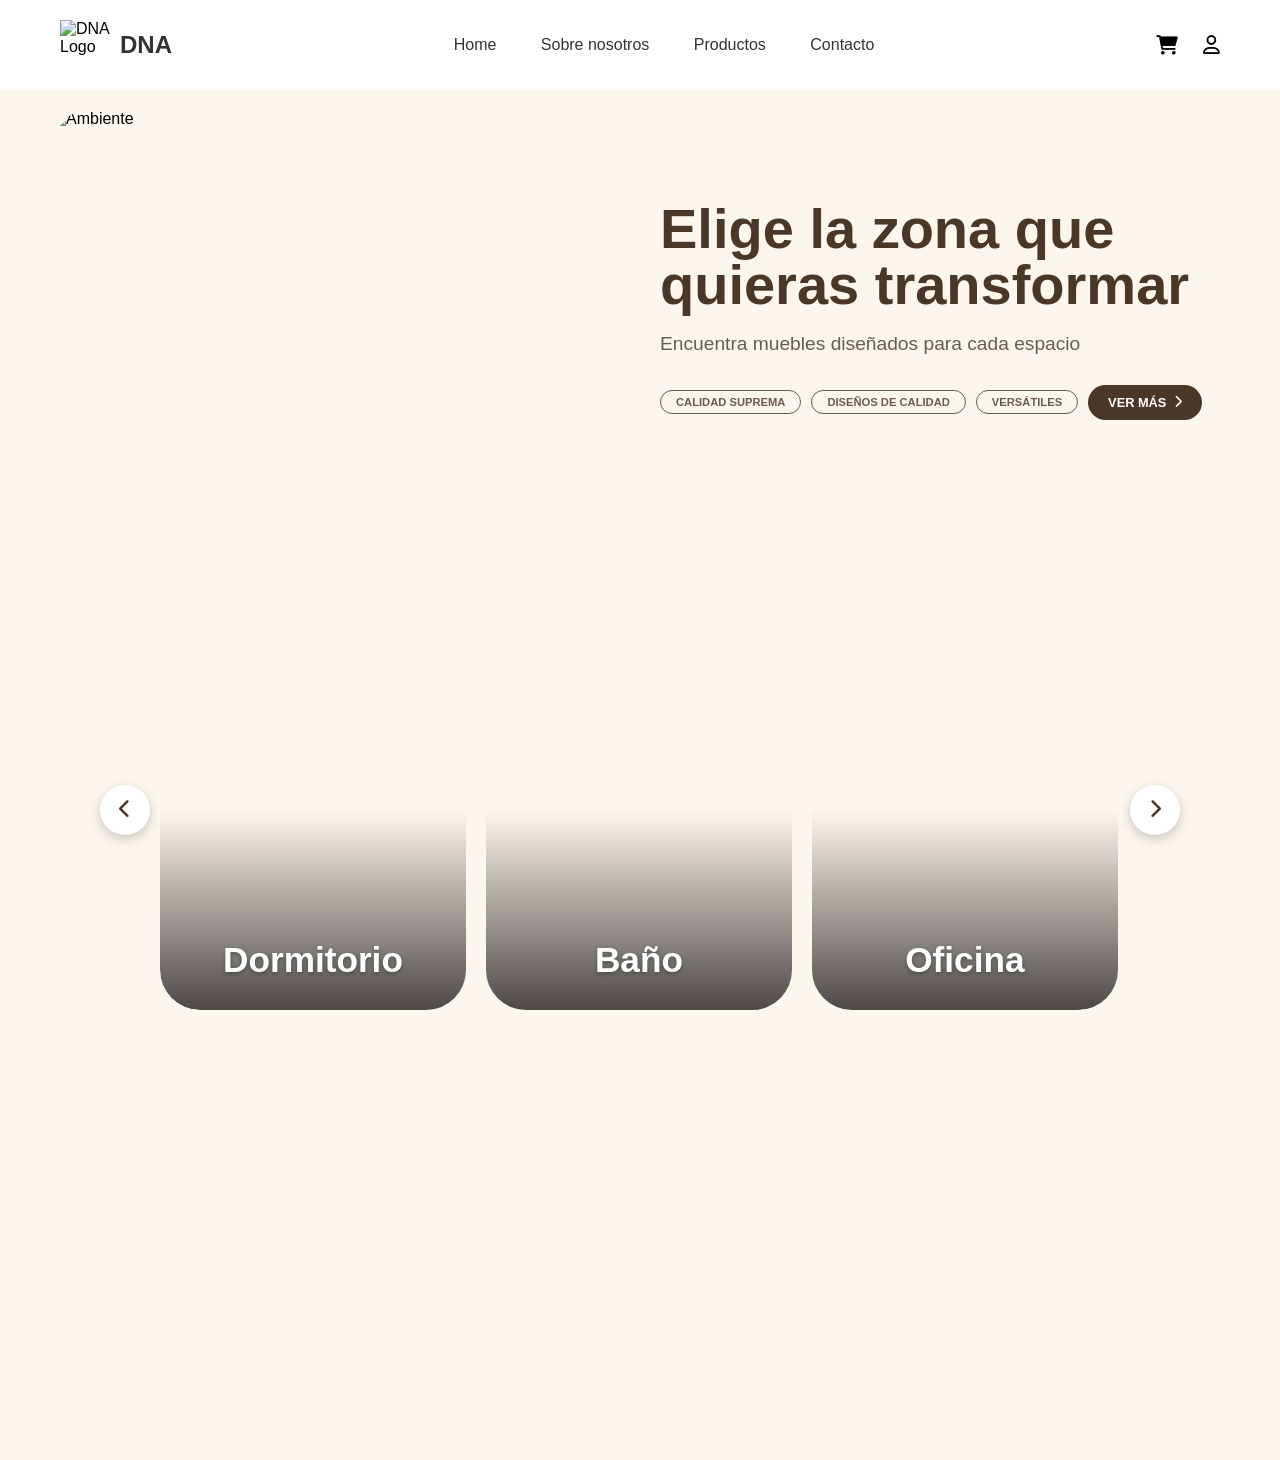
==== home.html @ 0bc0b0dc "Add files via upload" ====
<!DOCTYPE html>
<html lang="es">
<head>
    <meta charset="UTF-8">
    <meta name="viewport" content="width=device-width, initial-scale=1.0">
    <title>DNA - Home</title>
    <link rel="stylesheet" href="styles.css">
    <link rel="stylesheet" href="https://cdnjs.cloudflare.com/ajax/libs/font-awesome/6.0.0/css/all.min.css">
</head>
<body>

    <header class="navbar">
    <a href="home.html" class="logo-link">
        <div class="logo-container">
            <div class="logo-circle">
                <img src="img/image-Photoroom.png" alt="DNA Logo" class="logo-image">
            </div>
            <span class="brand-name">DNA</span>
        </div>
    </a>

    <nav class="nav-links">
        <a href="home.html">Home</a>
        <a href="#">Sobre nosotros</a>
        <a href="#">Productos</a>
        <a href="#">Contacto</a>
    </nav>

    <div class="nav-icons">
        <i class="fa-solid fa-cart-shopping"></i>
        <i class="fa-regular fa-user"></i>
    </div>
</header>

    <main class="home-container">
        <section class="selection-banner">
            <div class="banner-image-container">
                <img src="img/Gemini_Generated_Image_kkfc2pkkfc2pkkfc.png" alt="Ambiente" class="banner-img">
            </div>
            <div class="banner-text">
                <h1>Elige la zona que quieras transformar</h1>
                <p>Encuentra muebles diseñados para cada espacio</p>
                <div class="tags">
                    <span>CALIDAD SUPREMA</span>
                    <span>DISEÑOS DE CALIDAD</span>
                    <span>VERSÁTILES</span>
                    <button class="learn-more">VER MÁS <i class="fa-solid fa-chevron-right"></i></button>
                </div>
            </div>
        </section>

        <main class="home-container">
    <section class="categories-section">
        <button class="slider-arrow prev" id="prevBtn"><i class="fa-solid fa-chevron-left"></i></button>
        
        <div class="slider-wrapper">
            <div class="categories-grid" id="sliderGrid">
                <div class="category-card" style="background-image: url(img/unnamed.jpg);">
                    <div class="card-overlay">
                        <h2 class="card-title">Dormitorio</h2>
                    </div>
                </div>
                <div class="category-card" style="background-image: url(img/Gemini_Generated_Image_kkfc2pkkfc2pkkfc\ \(3\).png);">
                    <div class="card-overlay">
                        <h2 class="card-title">Baño</h2>
                    </div>
                </div>
                <div class="category-card" style="background-image: url(img/Gemini_Generated_Image_kkfc2pkkfc2pkkfc\ \(2\).png);">
                    <div class="card-overlay">
                        <h2 class="card-title">Oficina</h2>
                    </div>
                </div>
                <div class="category-card" style="background-image: url(img/descarga\ \(3\).jpg);">
                    <div class="card-overlay">
                        <h2 class="card-title">Salón</h2>
                    </div>
                </div>
                <div class="category-card" style="background-image: url(img/descarga\ \(2\).jpg);">
                    <div class="card-overlay">
                        <h2 class="card-title">Cocina</h2>
                    </div>
                </div>
                <div class="category-card" style="background-image: url(img/luminárias\ artesanais\ lindas.jpg);">
                    <div class="card-overlay">
                        <h2 class="card-title">Iluminación</h2>
                    </div>
                </div>
                <div class="category-card" style="background-image: url(img/descarga\ \(4\).jpg);">
                    <div class="card-overlay">
                        <h2 class="card-title">Decoración</h2>
                    </div>
                </div>
            </div>
        </div>

        <button class="slider-arrow next" id="nextBtn"><i class="fa-solid fa-chevron-right"></i></button>
    </section>
</main>


<script src="script.js"></script>

</body>
</html>
---- styles.css ----
* {
    margin: 0;
    padding: 0;
    box-sizing: border-box;
    font-family: 'Helvetica Neue', Helvetica, Arial, sans-serif;
}

/* Navbar */
.navbar {
    display: flex;
    justify-content: space-between;
    align-items: center;
    padding: 20px 60px;
    background: white;
}

.logo-container {
    display: flex;
    align-items: center;
    gap: 15px;
}

.logo-circle {
    width: 50px;
    height: 50px;
}

.logo-image {
    width: 100%;
    height: 100%;
    object-fit: contain;
}

.brand-name {
    font-size: 24px;
    font-weight: bold;
    color: #333;
}

.nav-links a {
    text-decoration: none;
    color: #333;
    margin: 0 20px;
    font-weight: 500;
}

.nav-icons {
    display: flex;
    gap: 25px;
    font-size: 1.2rem;
}

/* Hero Section */
.hero {
    position: relative;
    height: calc(100vh - 90px);
    background-image: url('img/Gemini_Generated_Image_qi092yqi092yqi09.png'); 
    background-size: cover;
    background-position: center;
    display: flex;
    justify-content: center;
    align-items: center;
    text-align: center;
    color: white;
}

.hero-overlay {
    position: absolute;
    top: 0; left: 0; width: 100%; height: 100%;
    background: rgba(0, 0, 0, 0.2); /* Sutil para que resalte el texto */
}

.hero-content {
    position: relative;
    z-index: 5;
}

.hero-content h1 {
    font-size: 4.5rem;
    font-weight: bold;
    line-height: 1.1;
    margin-bottom: 20px;
}

.hero-content p {
    font-size: 1.2rem;
    margin-bottom: 30px;
}

/* El botón corregido: centrado y con estilo fiel */
.btn-main {
    display: inline-block;
    background-color: #c49a6c; /* Color tierra de la imagen */
    color: white;
    text-decoration: none;
    padding: 15px 40px;
    border-radius: 5px;
    font-weight: bold;
    font-size: 1.1rem;
    transition: 0.3s;
}

.btn-main:hover {
    background-color: #a67c52;
}

/* Navegación del Slider */
.arrow {
    position: absolute;
    top: 50%;
    transform: translateY(-50%);
    background: rgba(255, 255, 255, 0.2);
    border: none;
    color: white;
    width: 60px;
    height: 60px;
    border-radius: 50%;
    cursor: pointer;
    font-size: 1.5rem;
    z-index: 10;
}

.prev { left: 40px; }
.next { right: 40px; }

.slider-dots {
    position: absolute;
    bottom: 40px;
    display: flex;
    gap: 10px;
}

.dot {
    width: 40px;
    height: 4px;
    background: rgba(255, 255, 255, 0.4);
    border-radius: 2px;
}

.dot.active {
    background: white;
}

/* --- ESTILOS PARA LA PÁGINA HOME --- */

.home-container {
    padding: 20px 50px;
    background-color: #fdf6ed; /* Color crema de fondo del diseño */
    min-height: 100vh;
}

/* Banner Superior */
.selection-banner {
    display: flex;
    align-items: center;
    background-color: #fdf6ed;
    border-radius: 40px;
    overflow: hidden;
    margin-bottom: 30px;
}

.banner-image-container {
    flex: 1;
    height: 400px;
    border-radius: 40px;
    overflow: hidden;
    margin-right: 40px;
}

.banner-img {
    width: 100%;
    height: 100%;
    object-fit: cover;
}

.banner-text {
    flex: 1;
}

.banner-text h1 {
    font-size: 3.5rem;
    color: #4a3728;
    line-height: 1;
    margin-bottom: 20px;
}

.banner-text p {
    font-size: 1.2rem;
    color: #6e5a4a;
    margin-bottom: 30px;
}

/* Tags y Botón Learn More */
.tags {
    display: flex;
    gap: 10px;
    align-items: center;
    flex-wrap: wrap;
}

.tags span {
    border: 1px solid #6e5a4a;
    padding: 5px 15px;
    border-radius: 20px;
    font-size: 0.7rem;
    color: #6e5a4a;
    font-weight: bold;
}

.learn-more {
    background-color: #4a3728;
    color: white;
    border: none;
    padding: 10px 20px;
    border-radius: 20px;
    font-size: 0.8rem;
    font-weight: bold;
    cursor: pointer;
    display: flex;
    align-items: center;
    gap: 8px;
}

/* Sección de Cards (Categorías) */
/* Contenedor del Carrusel */
.categories-section {
    position: relative;
    display: flex;
    align-items: center;
    padding: 0 60px;
    margin-top: 50px;
}

.slider-wrapper {
    width: 100%;
    overflow: hidden;
    border-radius: 40px;
}

.categories-grid {
    display: flex;
    gap: 20px;
    transition: transform 0.6s cubic-bezier(0.25, 1, 0.5, 1);
}

/* Tarjeta de Categoría */
.category-card {
    min-width: calc(33.33% - 14px); /* 3 tarjetas visibles */
    height: 400px;
    border-radius: 40px;
    background-size: cover;
    background-position: center;
    position: relative;
    overflow: hidden;
}

/* Overlay con degradado para que el título resalte */
.card-overlay {
    position: absolute;
    bottom: 0;
    width: 100%;
    height: 100%;
    background: linear-gradient(to top, rgba(0, 0, 0, 0.7) 0%, transparent 50%);
    display: flex;
    justify-content: center; /* Centrado horizontal */
    align-items: flex-end;   /* Posicionado abajo */
    padding-bottom: 30px;
}

/* Títulos como en la foto original */
.card-title {
    color: white;
    font-size: 2.2rem;
    font-weight: 600;
    text-shadow: 0 2px 4px rgba(0, 0, 0, 0.3);
}

/* Flechas en los laterales extremos */
.slider-arrow {
    position: absolute;
    top: 50%;
    transform: translateY(-50%);
    z-index: 100;
    background: white;
    border: none;
    width: 50px;
    height: 50px;
    border-radius: 50%;
    box-shadow: 0 4px 12px rgba(0,0,0,0.2);
    cursor: pointer;
    font-size: 1.2rem;
    color: #483426;
}

.slider-arrow.prev { left: 0; }
.slider-arrow.next { right: 0; }

/* Esto hace que el enlace del logo no se comporte como un texto azul subrayado */
.logo-link {
    text-decoration: none;
    color: inherit;
    display: flex;
    align-items: center;
    cursor: pointer;
}

.logo-link:hover {
    opacity: 0.8;
}

/* Asegura que el contenedor del logo mantenga su forma */
.logo-container {
    display: flex;
    align-items: center;
    gap: 10px;
}

/* Estado base del Hero */
.hero {
    position: relative;
    height: calc(100vh - 90px);
    background-size: cover;
    background-position: center;
    display: flex;
    justify-content: center;
    align-items: center;
    text-align: center;
    color: white;
    transition: background-image 0.7s ease-in-out; /* Transición suave */
}


.bg-0 { background-image: url('img/1.png'); }
.bg-1 { background-image: url('img/2.png'); }
.bg-2 { background-image: url('img/3.png'); }

.hero-overlay {
    position: absolute;
    top: 0; left: 0; width: 100%; height: 100%;
    background: rgba(0, 0, 0, 0.2);
}
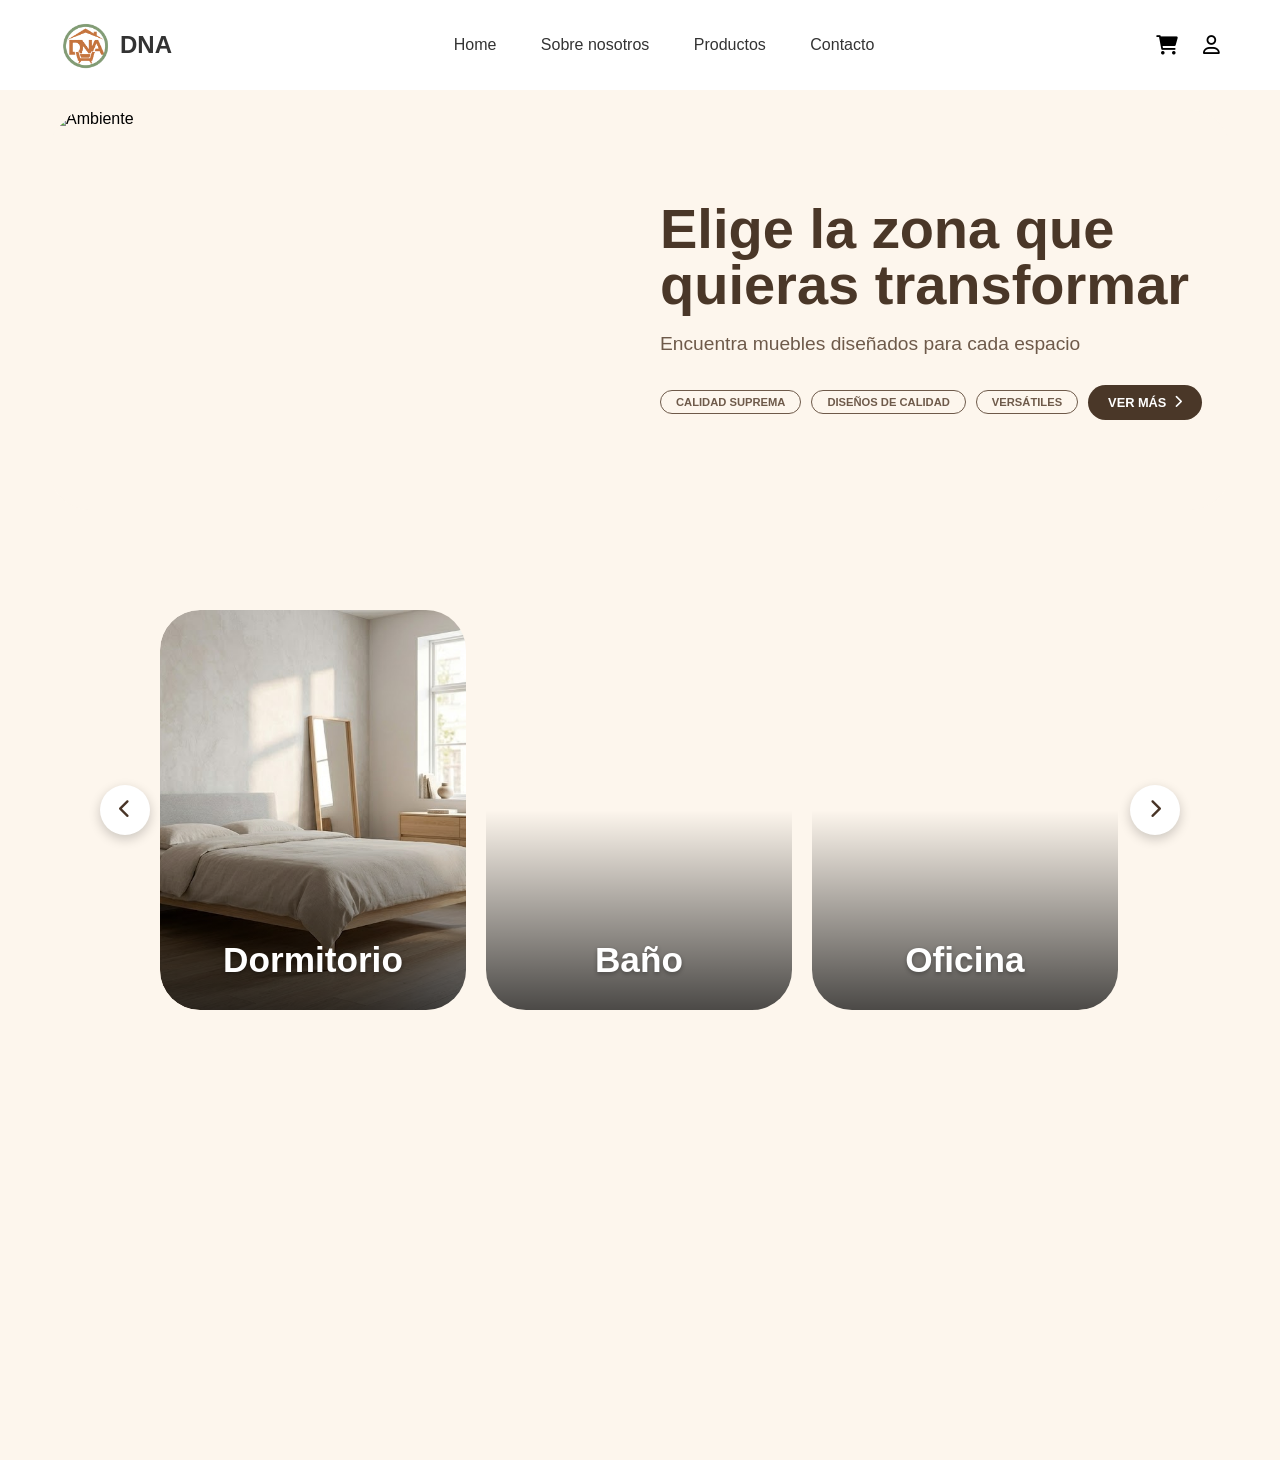
==== commit 5318cd73: "pagina principal" ====
--- a/home.html
+++ b/home.html
@@ -1,104 +1,104 @@
-<!DOCTYPE html>
-<html lang="es">
-<head>
-    <meta charset="UTF-8">
-    <meta name="viewport" content="width=device-width, initial-scale=1.0">
-    <title>DNA - Home</title>
-    <link rel="stylesheet" href="styles.css">
-    <link rel="stylesheet" href="https://cdnjs.cloudflare.com/ajax/libs/font-awesome/6.0.0/css/all.min.css">
-</head>
-<body>
-
-    <header class="navbar">
-    <a href="home.html" class="logo-link">
-        <div class="logo-container">
-            <div class="logo-circle">
-                <img src="img/image-Photoroom.png" alt="DNA Logo" class="logo-image">
-            </div>
-            <span class="brand-name">DNA</span>
-        </div>
-    </a>
-
-    <nav class="nav-links">
-        <a href="home.html">Home</a>
-        <a href="#">Sobre nosotros</a>
-        <a href="#">Productos</a>
-        <a href="#">Contacto</a>
-    </nav>
-
-    <div class="nav-icons">
-        <i class="fa-solid fa-cart-shopping"></i>
-        <i class="fa-regular fa-user"></i>
-    </div>
-</header>
-
-    <main class="home-container">
-        <section class="selection-banner">
-            <div class="banner-image-container">
-                <img src="img/Gemini_Generated_Image_kkfc2pkkfc2pkkfc.png" alt="Ambiente" class="banner-img">
-            </div>
-            <div class="banner-text">
-                <h1>Elige la zona que quieras transformar</h1>
-                <p>Encuentra muebles diseñados para cada espacio</p>
-                <div class="tags">
-                    <span>CALIDAD SUPREMA</span>
-                    <span>DISEÑOS DE CALIDAD</span>
-                    <span>VERSÁTILES</span>
-                    <button class="learn-more">VER MÁS <i class="fa-solid fa-chevron-right"></i></button>
-                </div>
-            </div>
-        </section>
-
-        <main class="home-container">
-    <section class="categories-section">
-        <button class="slider-arrow prev" id="prevBtn"><i class="fa-solid fa-chevron-left"></i></button>
-        
-        <div class="slider-wrapper">
-            <div class="categories-grid" id="sliderGrid">
-                <div class="category-card" style="background-image: url(img/unnamed.jpg);">
-                    <div class="card-overlay">
-                        <h2 class="card-title">Dormitorio</h2>
-                    </div>
-                </div>
-                <div class="category-card" style="background-image: url(img/Gemini_Generated_Image_kkfc2pkkfc2pkkfc\ \(3\).png);">
-                    <div class="card-overlay">
-                        <h2 class="card-title">Baño</h2>
-                    </div>
-                </div>
-                <div class="category-card" style="background-image: url(img/Gemini_Generated_Image_kkfc2pkkfc2pkkfc\ \(2\).png);">
-                    <div class="card-overlay">
-                        <h2 class="card-title">Oficina</h2>
-                    </div>
-                </div>
-                <div class="category-card" style="background-image: url(img/descarga\ \(3\).jpg);">
-                    <div class="card-overlay">
-                        <h2 class="card-title">Salón</h2>
-                    </div>
-                </div>
-                <div class="category-card" style="background-image: url(img/descarga\ \(2\).jpg);">
-                    <div class="card-overlay">
-                        <h2 class="card-title">Cocina</h2>
-                    </div>
-                </div>
-                <div class="category-card" style="background-image: url(img/luminárias\ artesanais\ lindas.jpg);">
-                    <div class="card-overlay">
-                        <h2 class="card-title">Iluminación</h2>
-                    </div>
-                </div>
-                <div class="category-card" style="background-image: url(img/descarga\ \(4\).jpg);">
-                    <div class="card-overlay">
-                        <h2 class="card-title">Decoración</h2>
-                    </div>
-                </div>
-            </div>
-        </div>
-
-        <button class="slider-arrow next" id="nextBtn"><i class="fa-solid fa-chevron-right"></i></button>
-    </section>
-</main>
-
-
-<script src="script.js"></script>
-
-</body>
+<!DOCTYPE html>
+<html lang="es">
+<head>
+    <meta charset="UTF-8">
+    <meta name="viewport" content="width=device-width, initial-scale=1.0">
+    <title>DNA - Home</title>
+    <link rel="stylesheet" href="styles.css">
+    <link rel="stylesheet" href="https://cdnjs.cloudflare.com/ajax/libs/font-awesome/6.0.0/css/all.min.css">
+</head>
+<body>
+
+    <header class="navbar">
+    <a href="home.html" class="logo-link">
+        <div class="logo-container">
+            <div class="logo-circle">
+                <img src="img/image-Photoroom.png" alt="DNA Logo" class="logo-image">
+            </div>
+            <span class="brand-name">DNA</span>
+        </div>
+    </a>
+
+    <nav class="nav-links">
+        <a href="home.html">Home</a>
+        <a href="#">Sobre nosotros</a>
+        <a href="#">Productos</a>
+        <a href="#">Contacto</a>
+    </nav>
+
+    <div class="nav-icons">
+        <i class="fa-solid fa-cart-shopping"></i>
+        <i class="fa-regular fa-user"></i>
+    </div>
+</header>
+
+    <main class="home-container">
+        <section class="selection-banner">
+            <div class="banner-image-container">
+                <img src="img/Gemini_Generated_Image_kkfc2pkkfc2pkkfc.png" alt="Ambiente" class="banner-img">
+            </div>
+            <div class="banner-text">
+                <h1>Elige la zona que quieras transformar</h1>
+                <p>Encuentra muebles diseñados para cada espacio</p>
+                <div class="tags">
+                    <span>CALIDAD SUPREMA</span>
+                    <span>DISEÑOS DE CALIDAD</span>
+                    <span>VERSÁTILES</span>
+                    <button class="learn-more">VER MÁS <i class="fa-solid fa-chevron-right"></i></button>
+                </div>
+            </div>
+        </section>
+
+        <main class="home-container">
+    <section class="categories-section">
+        <button class="slider-arrow prev" id="prevBtn"><i class="fa-solid fa-chevron-left"></i></button>
+        
+        <div class="slider-wrapper">
+            <div class="categories-grid" id="sliderGrid">
+                <div class="category-card" style="background-image: url(img/unnamed.jpg);">
+                    <div class="card-overlay">
+                        <h2 class="card-title">Dormitorio</h2>
+                    </div>
+                </div>
+                <div class="category-card" style="background-image: url(img/Gemini_Generated_Image_kkfc2pkkfc2pkkfc\ \(3\).png);">
+                    <div class="card-overlay">
+                        <h2 class="card-title">Baño</h2>
+                    </div>
+                </div>
+                <div class="category-card" style="background-image: url(img/Gemini_Generated_Image_kkfc2pkkfc2pkkfc\ \(2\).png);">
+                    <div class="card-overlay">
+                        <h2 class="card-title">Oficina</h2>
+                    </div>
+                </div>
+                <div class="category-card" style="background-image: url(img/descarga\ \(3\).jpg);">
+                    <div class="card-overlay">
+                        <h2 class="card-title">Salón</h2>
+                    </div>
+                </div>
+                <div class="category-card" style="background-image: url(img/descarga\ \(2\).jpg);">
+                    <div class="card-overlay">
+                        <h2 class="card-title">Cocina</h2>
+                    </div>
+                </div>
+                <div class="category-card" style="background-image: url(img/luminárias\ artesanais\ lindas.jpg);">
+                    <div class="card-overlay">
+                        <h2 class="card-title">Iluminación</h2>
+                    </div>
+                </div>
+                <div class="category-card" style="background-image: url(img/descarga\ \(4\).jpg);">
+                    <div class="card-overlay">
+                        <h2 class="card-title">Decoración</h2>
+                    </div>
+                </div>
+            </div>
+        </div>
+
+        <button class="slider-arrow next" id="nextBtn"><i class="fa-solid fa-chevron-right"></i></button>
+    </section>
+</main>
+
+
+<script src="script.js"></script>
+
+</body>
 </html>
--- a/styles.css
+++ b/styles.css
@@ -1,341 +1,341 @@
-* {
-    margin: 0;
-    padding: 0;
-    box-sizing: border-box;
-    font-family: 'Helvetica Neue', Helvetica, Arial, sans-serif;
-}
-
-/* Navbar */
-.navbar {
-    display: flex;
-    justify-content: space-between;
-    align-items: center;
-    padding: 20px 60px;
-    background: white;
-}
-
-.logo-container {
-    display: flex;
-    align-items: center;
-    gap: 15px;
-}
-
-.logo-circle {
-    width: 50px;
-    height: 50px;
-}
-
-.logo-image {
-    width: 100%;
-    height: 100%;
-    object-fit: contain;
-}
-
-.brand-name {
-    font-size: 24px;
-    font-weight: bold;
-    color: #333;
-}
-
-.nav-links a {
-    text-decoration: none;
-    color: #333;
-    margin: 0 20px;
-    font-weight: 500;
-}
-
-.nav-icons {
-    display: flex;
-    gap: 25px;
-    font-size: 1.2rem;
-}
-
-/* Hero Section */
-.hero {
-    position: relative;
-    height: calc(100vh - 90px);
-    background-image: url('img/Gemini_Generated_Image_qi092yqi092yqi09.png'); 
-    background-size: cover;
-    background-position: center;
-    display: flex;
-    justify-content: center;
-    align-items: center;
-    text-align: center;
-    color: white;
-}
-
-.hero-overlay {
-    position: absolute;
-    top: 0; left: 0; width: 100%; height: 100%;
-    background: rgba(0, 0, 0, 0.2); /* Sutil para que resalte el texto */
-}
-
-.hero-content {
-    position: relative;
-    z-index: 5;
-}
-
-.hero-content h1 {
-    font-size: 4.5rem;
-    font-weight: bold;
-    line-height: 1.1;
-    margin-bottom: 20px;
-}
-
-.hero-content p {
-    font-size: 1.2rem;
-    margin-bottom: 30px;
-}
-
-/* El botón corregido: centrado y con estilo fiel */
-.btn-main {
-    display: inline-block;
-    background-color: #c49a6c; /* Color tierra de la imagen */
-    color: white;
-    text-decoration: none;
-    padding: 15px 40px;
-    border-radius: 5px;
-    font-weight: bold;
-    font-size: 1.1rem;
-    transition: 0.3s;
-}
-
-.btn-main:hover {
-    background-color: #a67c52;
-}
-
-/* Navegación del Slider */
-.arrow {
-    position: absolute;
-    top: 50%;
-    transform: translateY(-50%);
-    background: rgba(255, 255, 255, 0.2);
-    border: none;
-    color: white;
-    width: 60px;
-    height: 60px;
-    border-radius: 50%;
-    cursor: pointer;
-    font-size: 1.5rem;
-    z-index: 10;
-}
-
-.prev { left: 40px; }
-.next { right: 40px; }
-
-.slider-dots {
-    position: absolute;
-    bottom: 40px;
-    display: flex;
-    gap: 10px;
-}
-
-.dot {
-    width: 40px;
-    height: 4px;
-    background: rgba(255, 255, 255, 0.4);
-    border-radius: 2px;
-}
-
-.dot.active {
-    background: white;
-}
-
-/* --- ESTILOS PARA LA PÁGINA HOME --- */
-
-.home-container {
-    padding: 20px 50px;
-    background-color: #fdf6ed; /* Color crema de fondo del diseño */
-    min-height: 100vh;
-}
-
-/* Banner Superior */
-.selection-banner {
-    display: flex;
-    align-items: center;
-    background-color: #fdf6ed;
-    border-radius: 40px;
-    overflow: hidden;
-    margin-bottom: 30px;
-}
-
-.banner-image-container {
-    flex: 1;
-    height: 400px;
-    border-radius: 40px;
-    overflow: hidden;
-    margin-right: 40px;
-}
-
-.banner-img {
-    width: 100%;
-    height: 100%;
-    object-fit: cover;
-}
-
-.banner-text {
-    flex: 1;
-}
-
-.banner-text h1 {
-    font-size: 3.5rem;
-    color: #4a3728;
-    line-height: 1;
-    margin-bottom: 20px;
-}
-
-.banner-text p {
-    font-size: 1.2rem;
-    color: #6e5a4a;
-    margin-bottom: 30px;
-}
-
-/* Tags y Botón Learn More */
-.tags {
-    display: flex;
-    gap: 10px;
-    align-items: center;
-    flex-wrap: wrap;
-}
-
-.tags span {
-    border: 1px solid #6e5a4a;
-    padding: 5px 15px;
-    border-radius: 20px;
-    font-size: 0.7rem;
-    color: #6e5a4a;
-    font-weight: bold;
-}
-
-.learn-more {
-    background-color: #4a3728;
-    color: white;
-    border: none;
-    padding: 10px 20px;
-    border-radius: 20px;
-    font-size: 0.8rem;
-    font-weight: bold;
-    cursor: pointer;
-    display: flex;
-    align-items: center;
-    gap: 8px;
-}
-
-/* Sección de Cards (Categorías) */
-/* Contenedor del Carrusel */
-.categories-section {
-    position: relative;
-    display: flex;
-    align-items: center;
-    padding: 0 60px;
-    margin-top: 50px;
-}
-
-.slider-wrapper {
-    width: 100%;
-    overflow: hidden;
-    border-radius: 40px;
-}
-
-.categories-grid {
-    display: flex;
-    gap: 20px;
-    transition: transform 0.6s cubic-bezier(0.25, 1, 0.5, 1);
-}
-
-/* Tarjeta de Categoría */
-.category-card {
-    min-width: calc(33.33% - 14px); /* 3 tarjetas visibles */
-    height: 400px;
-    border-radius: 40px;
-    background-size: cover;
-    background-position: center;
-    position: relative;
-    overflow: hidden;
-}
-
-/* Overlay con degradado para que el título resalte */
-.card-overlay {
-    position: absolute;
-    bottom: 0;
-    width: 100%;
-    height: 100%;
-    background: linear-gradient(to top, rgba(0, 0, 0, 0.7) 0%, transparent 50%);
-    display: flex;
-    justify-content: center; /* Centrado horizontal */
-    align-items: flex-end;   /* Posicionado abajo */
-    padding-bottom: 30px;
-}
-
-/* Títulos como en la foto original */
-.card-title {
-    color: white;
-    font-size: 2.2rem;
-    font-weight: 600;
-    text-shadow: 0 2px 4px rgba(0, 0, 0, 0.3);
-}
-
-/* Flechas en los laterales extremos */
-.slider-arrow {
-    position: absolute;
-    top: 50%;
-    transform: translateY(-50%);
-    z-index: 100;
-    background: white;
-    border: none;
-    width: 50px;
-    height: 50px;
-    border-radius: 50%;
-    box-shadow: 0 4px 12px rgba(0,0,0,0.2);
-    cursor: pointer;
-    font-size: 1.2rem;
-    color: #483426;
-}
-
-.slider-arrow.prev { left: 0; }
-.slider-arrow.next { right: 0; }
-
-/* Esto hace que el enlace del logo no se comporte como un texto azul subrayado */
-.logo-link {
-    text-decoration: none;
-    color: inherit;
-    display: flex;
-    align-items: center;
-    cursor: pointer;
-}
-
-.logo-link:hover {
-    opacity: 0.8;
-}
-
-/* Asegura que el contenedor del logo mantenga su forma */
-.logo-container {
-    display: flex;
-    align-items: center;
-    gap: 10px;
-}
-
-/* Estado base del Hero */
-.hero {
-    position: relative;
-    height: calc(100vh - 90px);
-    background-size: cover;
-    background-position: center;
-    display: flex;
-    justify-content: center;
-    align-items: center;
-    text-align: center;
-    color: white;
-    transition: background-image 0.7s ease-in-out; /* Transición suave */
-}
-
-
-.bg-0 { background-image: url('img/1.png'); }
-.bg-1 { background-image: url('img/2.png'); }
-.bg-2 { background-image: url('img/3.png'); }
-
-.hero-overlay {
-    position: absolute;
-    top: 0; left: 0; width: 100%; height: 100%;
-    background: rgba(0, 0, 0, 0.2);
+* {
+    margin: 0;
+    padding: 0;
+    box-sizing: border-box;
+    font-family: 'Helvetica Neue', Helvetica, Arial, sans-serif;
+}
+
+/* Navbar */
+.navbar {
+    display: flex;
+    justify-content: space-between;
+    align-items: center;
+    padding: 20px 60px;
+    background: white;
+}
+
+.logo-container {
+    display: flex;
+    align-items: center;
+    gap: 15px;
+}
+
+.logo-circle {
+    width: 50px;
+    height: 50px;
+}
+
+.logo-image {
+    width: 100%;
+    height: 100%;
+    object-fit: contain;
+}
+
+.brand-name {
+    font-size: 24px;
+    font-weight: bold;
+    color: #333;
+}
+
+.nav-links a {
+    text-decoration: none;
+    color: #333;
+    margin: 0 20px;
+    font-weight: 500;
+}
+
+.nav-icons {
+    display: flex;
+    gap: 25px;
+    font-size: 1.2rem;
+}
+
+/* Hero Section */
+.hero {
+    position: relative;
+    height: calc(100vh - 90px);
+    background-image: url('img/Gemini_Generated_Image_qi092yqi092yqi09.png'); 
+    background-size: cover;
+    background-position: center;
+    display: flex;
+    justify-content: center;
+    align-items: center;
+    text-align: center;
+    color: white;
+}
+
+.hero-overlay {
+    position: absolute;
+    top: 0; left: 0; width: 100%; height: 100%;
+    background: rgba(0, 0, 0, 0.2); /* Sutil para que resalte el texto */
+}
+
+.hero-content {
+    position: relative;
+    z-index: 5;
+}
+
+.hero-content h1 {
+    font-size: 4.5rem;
+    font-weight: bold;
+    line-height: 1.1;
+    margin-bottom: 20px;
+}
+
+.hero-content p {
+    font-size: 1.2rem;
+    margin-bottom: 30px;
+}
+
+/* El botón corregido: centrado y con estilo fiel */
+.btn-main {
+    display: inline-block;
+    background-color: #c49a6c; /* Color tierra de la imagen */
+    color: white;
+    text-decoration: none;
+    padding: 15px 40px;
+    border-radius: 5px;
+    font-weight: bold;
+    font-size: 1.1rem;
+    transition: 0.3s;
+}
+
+.btn-main:hover {
+    background-color: #a67c52;
+}
+
+/* Navegación del Slider */
+.arrow {
+    position: absolute;
+    top: 50%;
+    transform: translateY(-50%);
+    background: rgba(255, 255, 255, 0.2);
+    border: none;
+    color: white;
+    width: 60px;
+    height: 60px;
+    border-radius: 50%;
+    cursor: pointer;
+    font-size: 1.5rem;
+    z-index: 10;
+}
+
+.prev { left: 40px; }
+.next { right: 40px; }
+
+.slider-dots {
+    position: absolute;
+    bottom: 40px;
+    display: flex;
+    gap: 10px;
+}
+
+.dot {
+    width: 40px;
+    height: 4px;
+    background: rgba(255, 255, 255, 0.4);
+    border-radius: 2px;
+}
+
+.dot.active {
+    background: white;
+}
+
+/* --- ESTILOS PARA LA PÁGINA HOME --- */
+
+.home-container {
+    padding: 20px 50px;
+    background-color: #fdf6ed; /* Color crema de fondo del diseño */
+    min-height: 100vh;
+}
+
+/* Banner Superior */
+.selection-banner {
+    display: flex;
+    align-items: center;
+    background-color: #fdf6ed;
+    border-radius: 40px;
+    overflow: hidden;
+    margin-bottom: 30px;
+}
+
+.banner-image-container {
+    flex: 1;
+    height: 400px;
+    border-radius: 40px;
+    overflow: hidden;
+    margin-right: 40px;
+}
+
+.banner-img {
+    width: 100%;
+    height: 100%;
+    object-fit: cover;
+}
+
+.banner-text {
+    flex: 1;
+}
+
+.banner-text h1 {
+    font-size: 3.5rem;
+    color: #4a3728;
+    line-height: 1;
+    margin-bottom: 20px;
+}
+
+.banner-text p {
+    font-size: 1.2rem;
+    color: #6e5a4a;
+    margin-bottom: 30px;
+}
+
+/* Tags y Botón Learn More */
+.tags {
+    display: flex;
+    gap: 10px;
+    align-items: center;
+    flex-wrap: wrap;
+}
+
+.tags span {
+    border: 1px solid #6e5a4a;
+    padding: 5px 15px;
+    border-radius: 20px;
+    font-size: 0.7rem;
+    color: #6e5a4a;
+    font-weight: bold;
+}
+
+.learn-more {
+    background-color: #4a3728;
+    color: white;
+    border: none;
+    padding: 10px 20px;
+    border-radius: 20px;
+    font-size: 0.8rem;
+    font-weight: bold;
+    cursor: pointer;
+    display: flex;
+    align-items: center;
+    gap: 8px;
+}
+
+/* Sección de Cards (Categorías) */
+/* Contenedor del Carrusel */
+.categories-section {
+    position: relative;
+    display: flex;
+    align-items: center;
+    padding: 0 60px;
+    margin-top: 50px;
+}
+
+.slider-wrapper {
+    width: 100%;
+    overflow: hidden;
+    border-radius: 40px;
+}
+
+.categories-grid {
+    display: flex;
+    gap: 20px;
+    transition: transform 0.6s cubic-bezier(0.25, 1, 0.5, 1);
+}
+
+/* Tarjeta de Categoría */
+.category-card {
+    min-width: calc(33.33% - 14px); /* 3 tarjetas visibles */
+    height: 400px;
+    border-radius: 40px;
+    background-size: cover;
+    background-position: center;
+    position: relative;
+    overflow: hidden;
+}
+
+/* Overlay con degradado para que el título resalte */
+.card-overlay {
+    position: absolute;
+    bottom: 0;
+    width: 100%;
+    height: 100%;
+    background: linear-gradient(to top, rgba(0, 0, 0, 0.7) 0%, transparent 50%);
+    display: flex;
+    justify-content: center; /* Centrado horizontal */
+    align-items: flex-end;   /* Posicionado abajo */
+    padding-bottom: 30px;
+}
+
+/* Títulos como en la foto original */
+.card-title {
+    color: white;
+    font-size: 2.2rem;
+    font-weight: 600;
+    text-shadow: 0 2px 4px rgba(0, 0, 0, 0.3);
+}
+
+/* Flechas en los laterales extremos */
+.slider-arrow {
+    position: absolute;
+    top: 50%;
+    transform: translateY(-50%);
+    z-index: 100;
+    background: white;
+    border: none;
+    width: 50px;
+    height: 50px;
+    border-radius: 50%;
+    box-shadow: 0 4px 12px rgba(0,0,0,0.2);
+    cursor: pointer;
+    font-size: 1.2rem;
+    color: #483426;
+}
+
+.slider-arrow.prev { left: 0; }
+.slider-arrow.next { right: 0; }
+
+/* Esto hace que el enlace del logo no se comporte como un texto azul subrayado */
+.logo-link {
+    text-decoration: none;
+    color: inherit;
+    display: flex;
+    align-items: center;
+    cursor: pointer;
+}
+
+.logo-link:hover {
+    opacity: 0.8;
+}
+
+/* Asegura que el contenedor del logo mantenga su forma */
+.logo-container {
+    display: flex;
+    align-items: center;
+    gap: 10px;
+}
+
+/* Estado base del Hero */
+.hero {
+    position: relative;
+    height: calc(100vh - 90px);
+    background-size: cover;
+    background-position: center;
+    display: flex;
+    justify-content: center;
+    align-items: center;
+    text-align: center;
+    color: white;
+    transition: background-image 0.7s ease-in-out; /* Transición suave */
+}
+
+
+.bg-0 { background-image: url('img/1.png'); }
+.bg-1 { background-image: url('img/2.png'); }
+.bg-2 { background-image: url('img/3.png'); }
+
+.hero-overlay {
+    position: absolute;
+    top: 0; left: 0; width: 100%; height: 100%;
+    background: rgba(0, 0, 0, 0.2);
 }
